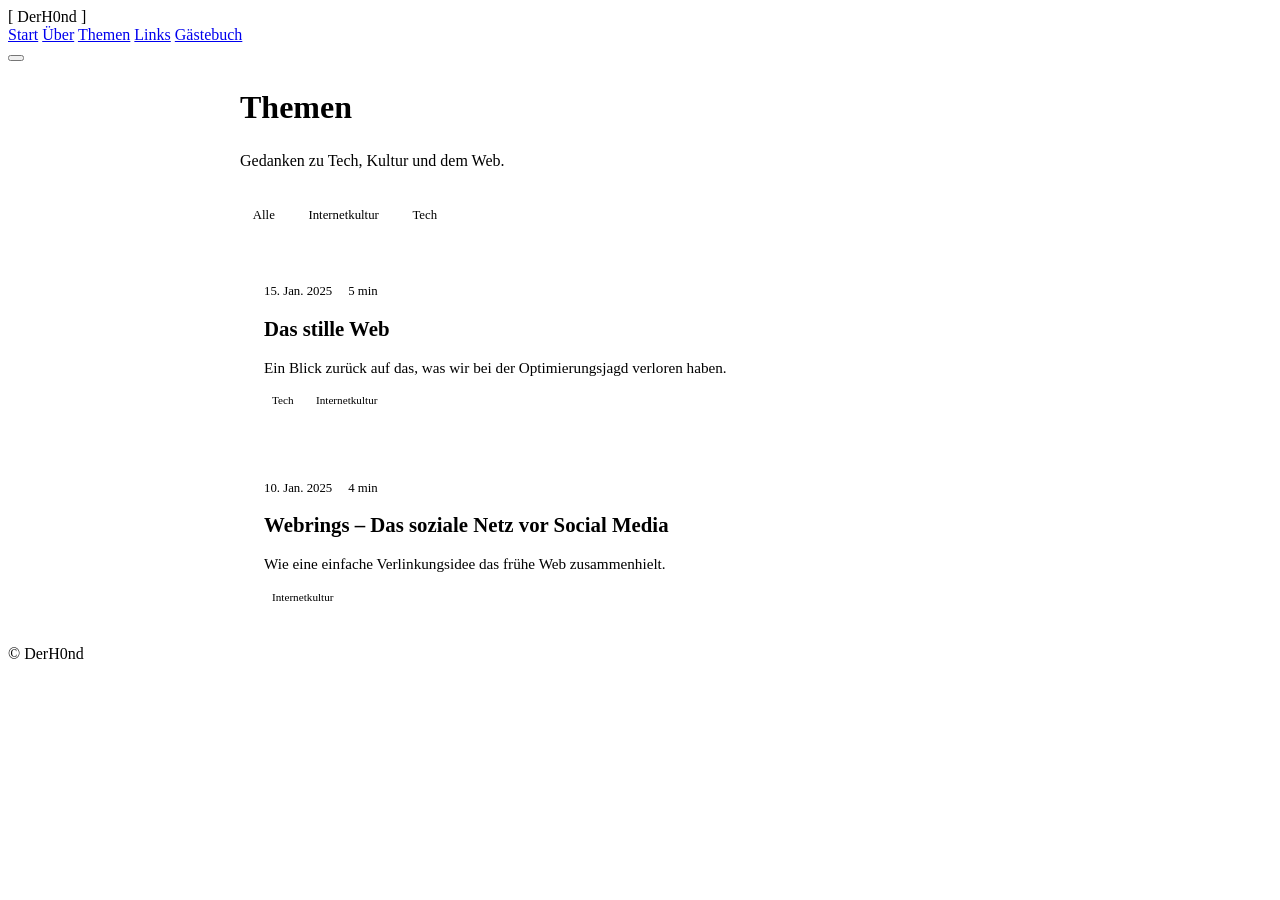
==== pages/topics.html @ 1abd7691 "Initial commit" ====
<!DOCTYPE html>
<html lang="de">
<head>
  <meta charset="UTF-8">
  <meta name="viewport" content="width=device-width, initial-scale=1.0">
  <title>Themen – DerH0nd</title>

  <link rel="preconnect" href="https://fonts.googleapis.com">
  <link rel="preconnect" href="https://fonts.gstatic.com" crossorigin>
  <link href="https://fonts.googleapis.com/css2?family=Playfair+Display:ital,wght@0,400;0,700;1,400&family=Lora:ital,wght@0,400;0,600;1,400&family=JetBrains+Mono:wght@400;700&display=swap" rel="stylesheet">

  <link rel="stylesheet" href="../assets/css/style.css">
</head>

<body>

  <div class="bg-texture" aria-hidden="true"></div>

  <!-- HEADER -->
  <header class="site-header">
    <div class="header-inner">
      <div class="site-logo">
        <span class="logo-bracket">[</span>
        <span class="logo-text">DerH0nd</span>
        <span class="logo-bracket">]</span>
      </div>
      <nav class="main-nav">
        <a href="../index.html">Start</a>
        <a href="about.html">Über</a>
        <a href="topics.html" class="nav-active">Themen</a>
        <a href="links.html">Links</a>
        <a href="guestbook.html">Gästebuch</a>
      </nav>
      <button class="mobile-menu-toggle" aria-label="Menü öffnen">
        <span></span><span></span><span></span>
      </button>
    </div>
  </header>

  <!-- THEMEN-ÜBERSICHT -->
  <main class="topics-page">

    <section class="topics-header">
      <h1>Themen</h1>
      <p class="topics-subtitle">Gedanken zu Tech, Kultur und dem Web.</p>
    </section>

    <!-- Tag-Filter -->
    <div id="topics-filters" class="topics-filters">
      <!-- JS füllt: Filter-Buttons -->
    </div>

    <!-- Artikel-Liste -->
    <div id="topics-list" class="topics-list">
      <!-- JS füllt: Artikel-Karten -->
      <div class="article-loading">
        <span class="loading-dot">·</span>
        <span class="loading-dot">·</span>
        <span class="loading-dot">·</span>
      </div>
    </div>

  </main>

  <!-- FOOTER -->
  <footer class="site-footer">
    <div class="footer-inner">
      <p class="footer-copy">&copy; <span id="footer-year"></span> DerH0nd</p>
    </div>
  </footer>

  <script src="../assets/js/main.js"></script>
  <script src="../assets/js/topics-loader.js"></script>

</body>
</html>
---- assets/css/style.css ----
/* ═══════════════════════════════════════
   ARTIKEL-SEITE
   ═══════════════════════════════════════ */

.article-page {
  max-width: 720px;
  margin: 0 auto;
  padding: 2rem var(--space-md);
}

.article-meta {
  margin-bottom: 2.5rem;
  padding-bottom: 1.5rem;
  border-bottom: 1px solid var(--accent-faded);
}

.article-title {
  font-family: var(--font-display);
  font-size: clamp(1.8rem, 4vw, 2.6rem);
  color: var(--accent);
  line-height: 1.2;
  margin-bottom: 0.75rem;
}

.article-info {
  display: flex;
  gap: 1.5rem;
  font-family: var(--font-mono);
  font-size: 0.85rem;
  color: var(--text-muted);
  margin-bottom: 0.75rem;
}

.article-tags {
  display: flex;
  gap: 0.5rem;
  flex-wrap: wrap;
}

.article-tag {
  font-family: var(--font-mono);
  font-size: 0.75rem;
  padding: 0.2rem 0.6rem;
  border: 1px solid var(--accent-faded);
  color: var(--accent);
  border-radius: 2px;
}


/* ── ARTIKEL BODY ─────────────────────── */

.article-body p {
  font-size: 1.05rem;
  line-height: 1.85;
  margin-bottom: 1.25rem;
  color: var(--text-primary);
}

.article-body h2 {
  font-family: var(--font-display);
  font-size: 1.5rem;
  color: var(--accent);
  margin-top: 2.5rem;
  margin-bottom: 1rem;
}

.article-body h3 {
  font-family: var(--font-display);
  font-size: 1.2rem;
  color: var(--accent);
  margin-top: 2rem;
  margin-bottom: 0.75rem;
}

.article-quote {
  border-left: 3px solid var(--accent);
  margin: 2rem 0;
  padding: 1rem 1.5rem;
  background: rgba(201, 168, 76, 0.05);
}

.article-quote p {
  font-family: var(--font-display);
  font-style: italic;
  font-size: 1.1rem;
  color: var(--text-primary);
  margin-bottom: 0.5rem;
}

.article-quote cite {
  font-family: var(--font-mono);
  font-size: 0.8rem;
  color: var(--text-muted);
  font-style: normal;
}

.article-body ul,
.article-body ol {
  margin: 1.25rem 0;
  padding-left: 1.5rem;
}

.article-body li {
  line-height: 1.8;
  margin-bottom: 0.4rem;
  color: var(--text-primary);
}

.article-code-block {
  margin: 1.5rem 0;
  background: var(--bg-secondary);
  border: 1px solid var(--accent-faded);
  border-radius: 4px;
  overflow: hidden;
}

.code-language {
  display: block;
  font-family: var(--font-mono);
  font-size: 0.7rem;
  color: var(--accent);
  padding: 0.4rem 1rem;
  border-bottom: 1px solid var(--accent-faded);
  text-transform: uppercase;
  letter-spacing: 0.1em;
}

.article-code-block pre {
  padding: 1rem;
  margin: 0;
  overflow-x: auto;
}

.article-code-block code {
  font-family: var(--font-mono);
  font-size: 0.85rem;
  color: var(--text-primary);
  line-height: 1.6;
}

.article-divider {
  border: none;
  text-align: center;
  margin: 2.5rem 0;
  color: var(--accent-faded);
}

.article-divider::before {
  content: '· · ·';
  font-family: var(--font-mono);
  letter-spacing: 0.5em;
}

.article-figure {
  margin: 2rem 0;
}

.article-figure img {
  width: 100%;
  border: 1px solid var(--accent-faded);
}

.article-figure figcaption {
  font-family: var(--font-mono);
  font-size: 0.8rem;
  color: var(--text-muted);
  margin-top: 0.5rem;
  text-align: center;
}


/* ── ARTIKEL-NAV ──────────────────────── */

.article-nav {
  max-width: 720px;
  margin: 2rem auto;
  padding: 0 var(--space-md);
}

.article-nav-back {
  font-family: var(--font-mono);
  font-size: 0.85rem;
  color: var(--accent);
  text-decoration: none;
  transition: color 0.2s;
}

.article-nav-back:hover {
  color: var(--text-primary);
}


/* ── FEHLERSEITE ──────────────────────── */

.article-error {
  text-align: center;
  padding: 4rem 0;
}

.error-icon {
  font-size: 3rem;
  color: var(--accent-faded);
}

.article-error p {
  color: var(--text-muted);
}

.error-detail {
  font-family: var(--font-mono);
  font-size: 0.8rem;
  color: var(--accent-faded);
}

.error-back {
  display: inline-block;
  margin-top: 1.5rem;
  font-family: var(--font-mono);
  color: var(--accent);
  text-decoration: none;
}


/* ── LOADING ──────────────────────────── */

.article-loading {
  text-align: center;
  padding: 3rem 0;
  color: var(--accent-faded);
}

.loading-dot {
  font-size: 2rem;
  animation: loadPulse 1.4s infinite ease-in-out;
}

.loading-dot:nth-child(2) { animation-delay: 0.2s; }
.loading-dot:nth-child(3) { animation-delay: 0.4s; }

@keyframes loadPulse {
  0%, 80%, 100% { opacity: 0.2; }
  40% { opacity: 1; }
}


/* ═══════════════════════════════════════
   THEMEN-ÜBERSICHT
   ═══════════════════════════════════════ */

.topics-page {
  max-width: 800px;
  margin: 0 auto;
  padding: 2rem var(--space-md);
}

.topics-header {
  margin-bottom: 2rem;
}

.topics-header h1 {
  font-family: var(--font-display);
  font-size: 2rem;
  color: var(--accent);
}

.topics-subtitle {
  font-family: var(--font-body);
  color: var(--text-muted);
  margin-top: 0.5rem;
}


/* ── TAG-FILTER ───────────────────────── */

.topics-filters {
  display: flex;
  gap: 0.5rem;
  flex-wrap: wrap;
  margin-bottom: 2rem;
}

.filter-btn {
  font-family: var(--font-mono);
  font-size: 0.8rem;
  padding: 0.35rem 0.8rem;
  background: transparent;
  border: 1px solid var(--accent-faded);
  color: var(--text-muted);
  cursor: pointer;
  transition: all 0.2s ease;
  border-radius: 2px;
}

.filter-btn:hover {
  color: var(--accent);
  border-color: var(--accent);
}

.filter-btn.active {
  background: var(--accent);
  color: var(--bg-primary);
  border-color: var(--accent);
}


/* ── ARTIKEL-KARTEN ───────────────────── */

.topics-list {
  display: flex;
  flex-direction: column;
  gap: 1.5rem;
}

.topic-card {
  border: 1px solid var(--accent-faded);
  padding: 1.5rem;
  transition: border-color 0.2s ease, transform 0.2s ease;
}

.topic-card:hover {
  border-color: var(--accent);
  transform: translateX(4px);
}

.topic-card-date {
  display: flex;
  gap: 1rem;
  font-family: var(--font-mono);
  font-size: 0.8rem;
  color: var(--text-muted);
  margin-bottom: 0.5rem;
}

.topic-card-title {
  font-family: var(--font-display);
  font-size: 1.3rem;
  margin-bottom: 0.5rem;
}

.topic-card-title a {
  color: var(--accent);
  text-decoration: none;
  transition: color 0.2s;
}

.topic-card-title a:hover {
  color: var(--text-primary);
}

.topic-card-excerpt {
  font-family: var(--font-body);
  font-size: 0.95rem;
  color: var(--text-muted);
  line-height: 1.6;
  margin-bottom: 0.75rem;
}

.topic-card-tags {
  display: flex;
  gap: 0.4rem;
  flex-wrap: wrap;
}

.topic-tag {
  font-family: var(--font-mono);
  font-size: 0.7rem;
  padding: 0.15rem 0.5rem;
  border: 1px solid var(--accent-faded);
  color: var(--text-muted);
  border-radius: 2px;
}
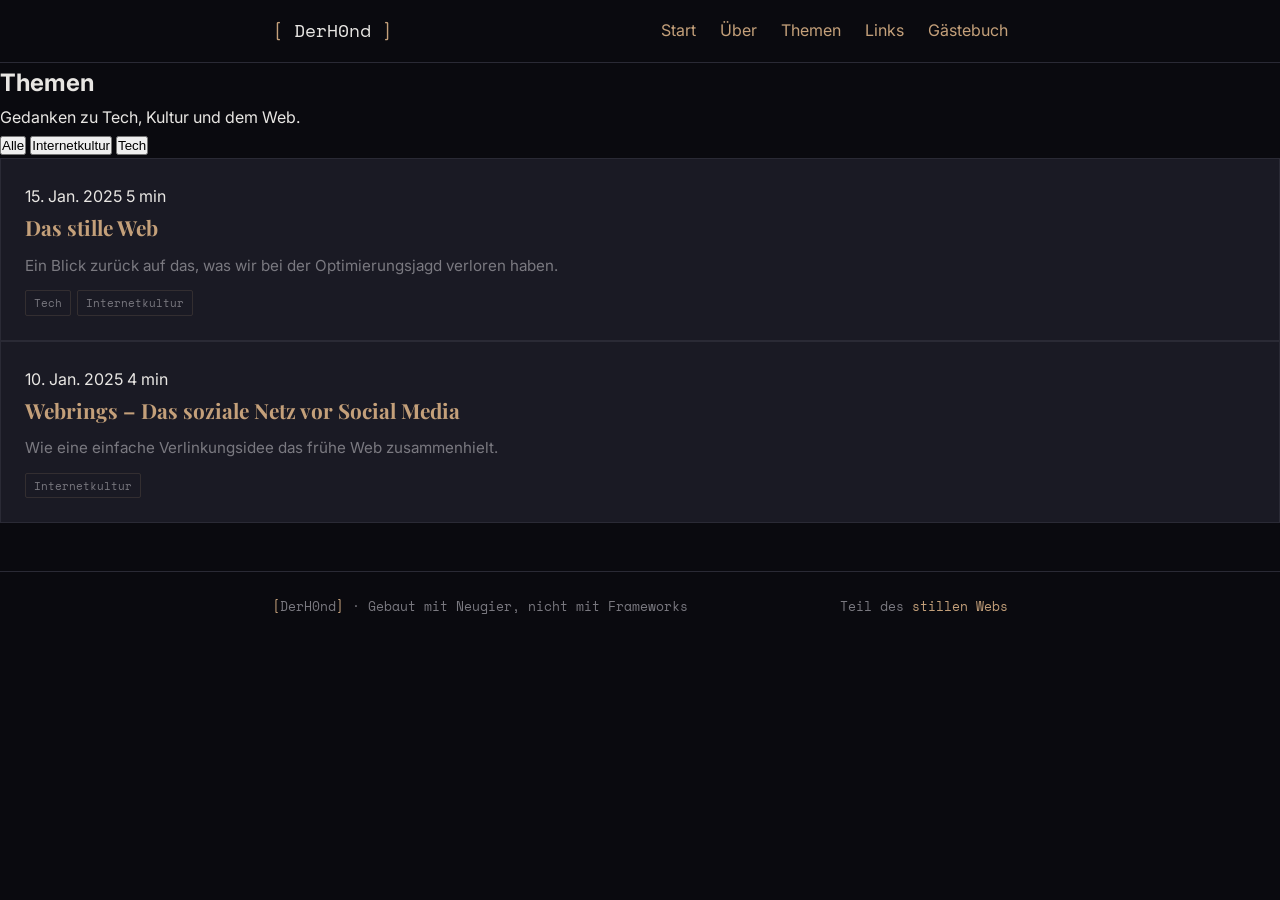
==== commit 1f9a7577: "Bug fix on topics.html" ====
--- a/pages/topics.html
+++ b/pages/topics.html
@@ -19,21 +19,18 @@
   <!-- HEADER -->
   <header class="site-header">
     <div class="header-inner">
-      <div class="site-logo">
+      <a href="../index.html" class="site-logo">
         <span class="logo-bracket">[</span>
         <span class="logo-text">DerH0nd</span>
         <span class="logo-bracket">]</span>
-      </div>
-      <nav class="main-nav">
+      </a>
+      <nav class="site-nav">
         <a href="../index.html">Start</a>
         <a href="about.html">Über</a>
         <a href="topics.html" class="nav-active">Themen</a>
         <a href="links.html">Links</a>
         <a href="guestbook.html">Gästebuch</a>
       </nav>
-      <button class="mobile-menu-toggle" aria-label="Menü öffnen">
-        <span></span><span></span><span></span>
-      </button>
     </div>
   </header>
 
@@ -65,7 +62,17 @@
   <!-- FOOTER -->
   <footer class="site-footer">
     <div class="footer-inner">
-      <p class="footer-copy">&copy; <span id="footer-year"></span> DerH0nd</p>
+      <div class="footer-left">
+        <p class="footer-text">
+          <span class="logo-bracket">[</span>DerH0nd<span class="logo-bracket">]</span>
+          · Gebaut mit Neugier, nicht mit Frameworks
+        </p>
+      </div>
+      <div class="footer-right">
+        <p class="footer-text">
+          Teil des <a href="links.html" class="footer-link">stillen Webs</a>
+        </p>
+      </div>
     </div>
   </footer>
 
--- a/assets/css/style.css
+++ b/assets/css/style.css
@@ -1,330 +1,371 @@
-/* ═══════════════════════════════════════
-   ARTIKEL-SEITE
-   ═══════════════════════════════════════ */
-
-.article-page {
-  max-width: 720px;
+/* ══════════════════════════════════════════
+   DerH0nd – Design System
+   Farben · Fonts · Variablen
+   ══════════════════════════════════════════ */
+
+@import url('https://fonts.googleapis.com/css2?family=Space+Mono:ital,wght@0,400;0,700;1,400&family=Inter:wght@400;500;600&family=Playfair+Display:wght@600;700&display=swap');
+
+:root {
+  /* ── Farben ──────────────────────────── */
+  --bg-primary:    #0a0a0f;
+  --bg-secondary:  #12121a;
+  --bg-card:       #1a1a24;
+  --text-primary:  #e8e6e3;
+  --text-muted:    #7a7980;
+  --accent:        #c4a07a;
+  --accent-faded:  rgba(196, 160, 122, 0.15);
+  --accent-glow:   rgba(196, 160, 122, 0.08);
+  --border:        #2a2a35;
+  --error:         #a05050;
+
+  /* ── Fonts ───────────────────────────── */
+  --font-mono:     'Space Mono', monospace;
+  --font-body:     'Inter', sans-serif;
+  --font-display:  'Playfair Display', serif;
+}
+
+
+/* ══════════════════════════════════════════
+   RESET & BASE
+   ══════════════════════════════════════════ */
+
+*, *::before, *::after {
+  margin: 0;
+  padding: 0;
+  box-sizing: border-box;
+}
+
+html {
+  scroll-behavior: smooth;
+}
+
+body {
+  background: var(--bg-primary);
+  color: var(--text-primary);
+  font-family: var(--font-body);
+  line-height: 1.7;
+  min-height: 100vh;
+}
+
+a {
+  color: var(--accent);
+  text-decoration: none;
+  transition: color 0.2s ease;
+}
+
+a:hover {
+  color: var(--text-primary);
+}
+
+strong {
+  color: var(--text-primary);
+  font-weight: 600;
+}
+
+em {
+  font-style: italic;
+  color: var(--accent);
+}
+
+::selection {
+  background: var(--accent);
+  color: var(--bg-primary);
+}
+
+
+/* ══════════════════════════════════════════
+   HEADER
+   ══════════════════════════════════════════ */
+
+.site-header {
+  border-bottom: 1px solid var(--border);
+  padding: 1rem 0;
+  background: var(--bg-primary);
+  position: sticky;
+  top: 0;
+  z-index: 100;
+}
+
+.header-inner {
+  max-width: 800px;
   margin: 0 auto;
-  padding: 2rem var(--space-md);
-}
-
-.article-meta {
-  margin-bottom: 2.5rem;
-  padding-bottom: 1.5rem;
-  border-bottom: 1px solid var(--accent-faded);
-}
-
-.article-title {
-  font-family: var(--font-display);
-  font-size: clamp(1.8rem, 4vw, 2.6rem);
-  color: var(--accent);
-  line-height: 1.2;
-  margin-bottom: 0.75rem;
-}
-
-.article-info {
+  padding: 0 2rem;
+  display: flex;
+  justify-content: space-between;
+  align-items: center;
+}
+
+.site-logo {
+  font-family: var(--font-mono);
+  font-size: 1.1rem;
+  text-decoration: none;
+  color: var(--text-primary);
+}
+
+.logo-bracket {
+  color: var(--accent);
+}
+
+.site-nav {
   display: flex;
   gap: 1.5rem;
+}
+
+.nav-link {
   font-family: var(--font-mono);
   font-size: 0.85rem;
   color: var(--text-muted);
-  margin-bottom: 0.75rem;
-}
-
-.article-tags {
-  display: flex;
-  gap: 0.5rem;
-  flex-wrap: wrap;
-}
-
-.article-tag {
-  font-family: var(--font-mono);
-  font-size: 0.75rem;
-  padding: 0.2rem 0.6rem;
-  border: 1px solid var(--accent-faded);
-  color: var(--accent);
-  border-radius: 2px;
-}
-
-
-/* ── ARTIKEL BODY ─────────────────────── */
-
-.article-body p {
-  font-size: 1.05rem;
-  line-height: 1.85;
-  margin-bottom: 1.25rem;
-  color: var(--text-primary);
-}
-
-.article-body h2 {
-  font-family: var(--font-display);
-  font-size: 1.5rem;
-  color: var(--accent);
-  margin-top: 2.5rem;
-  margin-bottom: 1rem;
-}
-
-.article-body h3 {
-  font-family: var(--font-display);
-  font-size: 1.2rem;
-  color: var(--accent);
-  margin-top: 2rem;
-  margin-bottom: 0.75rem;
-}
-
-.article-quote {
-  border-left: 3px solid var(--accent);
-  margin: 2rem 0;
-  padding: 1rem 1.5rem;
-  background: rgba(201, 168, 76, 0.05);
-}
-
-.article-quote p {
-  font-family: var(--font-display);
-  font-style: italic;
-  font-size: 1.1rem;
-  color: var(--text-primary);
-  margin-bottom: 0.5rem;
-}
-
-.article-quote cite {
-  font-family: var(--font-mono);
-  font-size: 0.8rem;
-  color: var(--text-muted);
-  font-style: normal;
-}
-
-.article-body ul,
-.article-body ol {
-  margin: 1.25rem 0;
-  padding-left: 1.5rem;
-}
-
-.article-body li {
-  line-height: 1.8;
-  margin-bottom: 0.4rem;
-  color: var(--text-primary);
-}
-
-.article-code-block {
-  margin: 1.5rem 0;
-  background: var(--bg-secondary);
-  border: 1px solid var(--accent-faded);
-  border-radius: 4px;
-  overflow: hidden;
-}
-
-.code-language {
-  display: block;
-  font-family: var(--font-mono);
-  font-size: 0.7rem;
-  color: var(--accent);
-  padding: 0.4rem 1rem;
-  border-bottom: 1px solid var(--accent-faded);
-  text-transform: uppercase;
-  letter-spacing: 0.1em;
-}
-
-.article-code-block pre {
-  padding: 1rem;
-  margin: 0;
-  overflow-x: auto;
-}
-
-.article-code-block code {
-  font-family: var(--font-mono);
-  font-size: 0.85rem;
-  color: var(--text-primary);
-  line-height: 1.6;
-}
-
-.article-divider {
-  border: none;
-  text-align: center;
-  margin: 2.5rem 0;
-  color: var(--accent-faded);
-}
-
-.article-divider::before {
-  content: '· · ·';
-  font-family: var(--font-mono);
-  letter-spacing: 0.5em;
-}
-
-.article-figure {
-  margin: 2rem 0;
-}
-
-.article-figure img {
-  width: 100%;
-  border: 1px solid var(--accent-faded);
-}
-
-.article-figure figcaption {
-  font-family: var(--font-mono);
-  font-size: 0.8rem;
-  color: var(--text-muted);
-  margin-top: 0.5rem;
-  text-align: center;
-}
-
-
-/* ── ARTIKEL-NAV ──────────────────────── */
-
-.article-nav {
-  max-width: 720px;
-  margin: 2rem auto;
-  padding: 0 var(--space-md);
-}
-
-.article-nav-back {
-  font-family: var(--font-mono);
-  font-size: 0.85rem;
-  color: var(--accent);
   text-decoration: none;
   transition: color 0.2s;
-}
-
-.article-nav-back:hover {
-  color: var(--text-primary);
-}
-
-
-/* ── FEHLERSEITE ──────────────────────── */
-
-.article-error {
-  text-align: center;
-  padding: 4rem 0;
-}
-
-.error-icon {
-  font-size: 3rem;
-  color: var(--accent-faded);
-}
-
-.article-error p {
-  color: var(--text-muted);
-}
-
-.error-detail {
-  font-family: var(--font-mono);
-  font-size: 0.8rem;
-  color: var(--accent-faded);
-}
-
-.error-back {
-  display: inline-block;
-  margin-top: 1.5rem;
-  font-family: var(--font-mono);
-  color: var(--accent);
-  text-decoration: none;
-}
-
-
-/* ── LOADING ──────────────────────────── */
-
-.article-loading {
-  text-align: center;
-  padding: 3rem 0;
-  color: var(--accent-faded);
-}
-
-.loading-dot {
-  font-size: 2rem;
-  animation: loadPulse 1.4s infinite ease-in-out;
-}
-
-.loading-dot:nth-child(2) { animation-delay: 0.2s; }
-.loading-dot:nth-child(3) { animation-delay: 0.4s; }
-
-@keyframes loadPulse {
-  0%, 80%, 100% { opacity: 0.2; }
-  40% { opacity: 1; }
-}
-
-
-/* ═══════════════════════════════════════
-   THEMEN-ÜBERSICHT
-   ═══════════════════════════════════════ */
-
-.topics-page {
+  position: relative;
+}
+
+.nav-link:hover,
+.nav-link.active {
+  color: var(--accent);
+}
+
+.nav-link.active::after {
+  content: '';
+  position: absolute;
+  bottom: -0.4rem;
+  left: 0;
+  right: 0;
+  height: 1px;
+  background: var(--accent);
+}
+
+
+/* ══════════════════════════════════════════
+   HERO (Startseite)
+   ══════════════════════════════════════════ */
+
+.hero {
+  padding: 5rem 0 4rem;
+}
+
+.hero-inner {
   max-width: 800px;
   margin: 0 auto;
-  padding: 2rem var(--space-md);
-}
-
-.topics-header {
+  padding: 0 2rem;
+}
+
+.hero-tagline {
+  font-family: var(--font-mono);
+  font-size: 0.85rem;
+  color: var(--text-muted);
+  margin-bottom: 1rem;
+}
+
+.hero-title {
+  font-family: var(--font-display);
+  font-size: clamp(2rem, 5vw, 3.2rem);
+  font-weight: 700;
+  line-height: 1.2;
+  margin-bottom: 1.5rem;
+  color: var(--text-primary);
+}
+
+.highlight {
+  color: var(--accent);
+}
+
+.hero-description {
+  font-size: 1.1rem;
+  color: var(--text-muted);
+  line-height: 1.8;
   margin-bottom: 2rem;
 }
 
-.topics-header h1 {
-  font-family: var(--font-display);
-  font-size: 2rem;
-  color: var(--accent);
-}
-
-.topics-subtitle {
-  font-family: var(--font-body);
-  color: var(--text-muted);
-  margin-top: 0.5rem;
-}
-
-
-/* ── TAG-FILTER ───────────────────────── */
-
-.topics-filters {
-  display: flex;
-  gap: 0.5rem;
+.hero-actions {
+  display: flex;
+  gap: 1rem;
   flex-wrap: wrap;
-  margin-bottom: 2rem;
-}
-
-.filter-btn {
-  font-family: var(--font-mono);
-  font-size: 0.8rem;
-  padding: 0.35rem 0.8rem;
-  background: transparent;
-  border: 1px solid var(--accent-faded);
-  color: var(--text-muted);
+}
+
+.btn {
+  font-family: var(--font-mono);
+  font-size: 0.9rem;
+  padding: 0.75rem 1.5rem;
+  text-decoration: none;
+  transition: all 0.2s ease;
+  border: 1px solid var(--accent);
   cursor: pointer;
-  transition: all 0.2s ease;
-  border-radius: 2px;
-}
-
-.filter-btn:hover {
-  color: var(--accent);
-  border-color: var(--accent);
-}
-
-.filter-btn.active {
+}
+
+.btn-primary {
   background: var(--accent);
   color: var(--bg-primary);
+}
+
+.btn-primary:hover {
+  background: transparent;
+  color: var(--accent);
+}
+
+.btn-ghost {
+  background: transparent;
+  color: var(--accent);
+}
+
+.btn-ghost:hover {
+  background: var(--accent);
+  color: var(--bg-primary);
+}
+
+
+/* ══════════════════════════════════════════
+   SECTIONS (Allgemein)
+   ══════════════════════════════════════════ */
+
+.latest-posts,
+.manifesto,
+.page-content {
+  max-width: 800px;
+  margin: 0 auto;
+  padding: 3rem 2rem;
+}
+
+.section-title {
+  font-family: var(--font-display);
+  font-size: 1.5rem;
+  margin-bottom: 2rem;
+  color: var(--text-primary);
+}
+
+.title-decoration {
+  color: var(--accent);
+  margin-right: 0.3rem;
+}
+
+.page-header {
+  padding: 3rem 0 1rem;
+}
+
+.page-header-inner {
+  max-width: 800px;
+  margin: 0 auto;
+  padding: 0 2rem;
+}
+
+.page-tagline {
+  font-family: var(--font-mono);
+  font-size: 0.85rem;
+  color: var(--text-muted);
+  margin-bottom: 0.5rem;
+}
+
+.page-title {
+  font-family: var(--font-display);
+  font-size: clamp(1.8rem, 4vw, 2.5rem);
+  color: var(--text-primary);
+}
+
+
+/* ══════════════════════════════════════════
+   ARTIKEL-VORSCHAU (Startseite + Topics)
+   ══════════════════════════════════════════ */
+
+.posts-list {
+  display: flex;
+  flex-direction: column;
+  gap: 2rem;
+}
+
+.post-preview {
+  border-left: 2px solid var(--accent-faded);
+  padding-left: 1.5rem;
+  transition: border-color 0.2s ease;
+}
+
+.post-preview:hover {
   border-color: var(--accent);
 }
 
-
-/* ── ARTIKEL-KARTEN ───────────────────── */
-
-.topics-list {
+.post-preview-meta {
+  font-family: var(--font-mono);
+  font-size: 0.8rem;
+  color: var(--text-muted);
+  margin-bottom: 0.3rem;
+  display: flex;
+  gap: 0.5rem;
+}
+
+.separator {
+  color: var(--accent-faded);
+}
+
+.post-preview-title {
+  font-family: var(--font-display);
+  font-size: 1.2rem;
+  margin-bottom: 0.4rem;
+}
+
+.post-preview-title a {
+  color: var(--text-primary);
+  text-decoration: none;
+}
+
+.post-preview-title a:hover {
+  color: var(--accent);
+}
+
+.post-preview-excerpt {
+  font-size: 0.95rem;
+  color: var(--text-muted);
+  line-height: 1.6;
+  margin-bottom: 0.5rem;
+}
+
+.post-preview-tags {
+  display: flex;
+  gap: 0.4rem;
+  flex-wrap: wrap;
+}
+
+.topic-tag {
+  font-family: var(--font-mono);
+  font-size: 0.7rem;
+  padding: 0.15rem 0.5rem;
+  border: 1px solid var(--accent-faded);
+  color: var(--text-muted);
+  border-radius: 2px;
+}
+
+.section-footer {
+  margin-top: 2rem;
+}
+
+.link-arrow {
+  font-family: var(--font-mono);
+  font-size: 0.9rem;
+  color: var(--accent);
+}
+
+
+/* ══════════════════════════════════════════
+   TOPIC CARDS (Topics-Seite)
+   ══════════════════════════════════════════ */
+
+.topics-grid {
   display: flex;
   flex-direction: column;
   gap: 1.5rem;
 }
 
 .topic-card {
-  border: 1px solid var(--accent-faded);
+  background: var(--bg-card);
+  border: 1px solid var(--border);
   padding: 1.5rem;
-  transition: border-color 0.2s ease, transform 0.2s ease;
+  transition: border-color 0.2s ease, background 0.2s ease;
 }
 
 .topic-card:hover {
   border-color: var(--accent);
-  transform: translateX(4px);
-}
-
-.topic-card-date {
-  display: flex;
-  gap: 1rem;
+  background: var(--bg-secondary);
+}
+
+.topic-card-meta {
   font-family: var(--font-mono);
   font-size: 0.8rem;
   color: var(--text-muted);
@@ -340,7 +381,6 @@
 .topic-card-title a {
   color: var(--accent);
   text-decoration: none;
-  transition: color 0.2s;
 }
 
 .topic-card-title a:hover {
@@ -361,11 +401,396 @@
   flex-wrap: wrap;
 }
 
-.topic-tag {
-  font-family: var(--font-mono);
-  font-size: 0.7rem;
-  padding: 0.15rem 0.5rem;
-  border: 1px solid var(--accent-faded);
-  color: var(--text-muted);
-  border-radius: 2px;
-}
+
+/* ══════════════════════════════════════════
+   EINZELARTIKEL
+   ══════════════════════════════════════════ */
+
+.article-header {
+  padding: 3rem 0 2rem;
+  border-bottom: 1px solid var(--border);
+}
+
+.article-header-inner {
+  max-width: 800px;
+  margin: 0 auto;
+  padding: 0 2rem;
+}
+
+.article-meta {
+  font-family: var(--font-mono);
+  font-size: 0.8rem;
+  color: var(--text-muted);
+  margin-bottom: 1rem;
+  display: flex;
+  gap: 1rem;
+  flex-wrap: wrap;
+}
+
+.article-title {
+  font-family: var(--font-display);
+  font-size: clamp(1.8rem, 4vw, 2.5rem);
+  line-height: 1.3;
+  color: var(--text-primary);
+}
+
+.article-body {
+  max-width: 800px;
+  margin: 0 auto;
+  padding: 2rem;
+}
+
+.article-body p {
+  font-size: 1.05rem;
+  line-height: 1.8;
+  color: var(--text-muted);
+  margin-bottom: 1.5rem;
+}
+
+.article-body h2 {
+  font-family: var(--font-display);
+  font-size: 1.5rem;
+  color: var(--text-primary);
+  margin-top: 2.5rem;
+  margin-bottom: 1rem;
+}
+
+.article-body h3 {
+  font-family: var(--font-display);
+  font-size: 1.2rem;
+  color: var(--text-primary);
+  margin-top: 2rem;
+  margin-bottom: 0.75rem;
+}
+
+.article-body blockquote {
+  border-left: 3px solid var(--accent);
+  padding: 1rem 1.5rem;
+  margin: 2rem 0;
+  background: var(--accent-glow);
+}
+
+.article-body blockquote p {
+  font-family: var(--font-display);
+  font-style: italic;
+  font-size: 1.1rem;
+  color: var(--text-primary);
+  margin-bottom: 0.5rem;
+}
+
+.article-body blockquote cite {
+  font-family: var(--font-mono);
+  font-size: 0.8rem;
+  color: var(--text-muted);
+  font-style: normal;
+}
+
+.article-body ul, .article-body ol {
+  margin: 1rem 0 1.5rem 1.5rem;
+  color: var(--text-muted);
+}
+
+.article-body li {
+  margin-bottom: 0.5rem;
+  line-height: 1.7;
+}
+
+.article-body code {
+  font-family: var(--font-mono);
+  font-size: 0.85rem;
+  background: var(--bg-card);
+  padding: 0.15rem 0.4rem;
+  border: 1px solid var(--border);
+}
+
+.article-back {
+  max-width: 800px;
+  margin: 0 auto;
+  padding: 2rem;
+  border-top: 1px solid var(--border);
+}
+
+.article-back a {
+  font-family: var(--font-mono);
+  font-size: 0.9rem;
+  color: var(--accent);
+}
+
+
+/* ══════════════════════════════════════════
+   MANIFEST (Startseite)
+   ══════════════════════════════════════════ */
+
+.manifesto {
+  border-top: 1px solid var(--border);
+}
+
+.manifesto-text p {
+  color: var(--text-muted);
+  font-size: 1rem;
+  line-height: 1.8;
+  margin-bottom: 1rem;
+}
+
+.manifesto-stats {
+  display: flex;
+  gap: 3rem;
+  margin-top: 2rem;
+}
+
+.stat {
+  display: flex;
+  flex-direction: column;
+}
+
+.stat-value {
+  font-family: var(--font-display);
+  font-size: 2rem;
+  color: var(--accent);
+}
+
+.stat-label {
+  font-family: var(--font-mono);
+  font-size: 0.8rem;
+  color: var(--text-muted);
+}
+
+
+/* ══════════════════════════════════════════
+   ABOUT-SEITE
+   ══════════════════════════════════════════ */
+
+.about-section {
+  margin-bottom: 3rem;
+}
+
+.about-section h2 {
+  font-family: var(--font-display);
+  font-size: 1.3rem;
+  color: var(--text-primary);
+  margin-bottom: 1rem;
+}
+
+.about-section p {
+  color: var(--text-muted);
+  line-height: 1.8;
+  margin-bottom: 1rem;
+}
+
+.about-list {
+  list-style: none;
+  padding: 0;
+}
+
+.about-list li {
+  font-family: var(--font-mono);
+  font-size: 0.9rem;
+  color: var(--text-muted);
+  padding: 0.4rem 0;
+  border-bottom: 1px solid var(--border);
+}
+
+.about-list li span {
+  color: var(--accent);
+  margin-right: 0.5rem;
+}
+
+
+/* ══════════════════════════════════════════
+   LINKS-SEITE
+   ══════════════════════════════════════════ */
+
+.links-category {
+  margin-bottom: 3rem;
+}
+
+.links-category h2 {
+  font-family: var(--font-display);
+  font-size: 1.3rem;
+  color: var(--text-primary);
+  margin-bottom: 1rem;
+  padding-bottom: 0.5rem;
+  border-bottom: 1px solid var(--border);
+}
+
+.link-item {
+  display: block;
+  padding: 1rem;
+  margin-bottom: 0.5rem;
+  border-left: 2px solid var(--accent-faded);
+  transition: border-color 0.2s, background 0.2s;
+}
+
+.link-item:hover {
+  border-color: var(--accent);
+  background: var(--accent-glow);
+}
+
+.link-item-title {
+  font-family: var(--font-mono);
+  font-size: 0.95rem;
+  color: var(--accent);
+  margin-bottom: 0.2rem;
+}
+
+.link-item-desc {
+  font-size: 0.85rem;
+  color: var(--text-muted);
+}
+
+
+/* ══════════════════════════════════════════
+   GÄSTEBUCH
+   ══════════════════════════════════════════ */
+
+.guestbook-info {
+  background: var(--bg-card);
+  border: 1px solid var(--border);
+  padding: 1.5rem;
+  margin-bottom: 2rem;
+}
+
+.guestbook-info p {
+  font-size: 0.95rem;
+  color: var(--text-muted);
+  line-height: 1.7;
+}
+
+.guestbook-info code {
+  font-family: var(--font-mono);
+  font-size: 0.85rem;
+  background: var(--bg-primary);
+  padding: 0.1rem 0.4rem;
+  border: 1px solid var(--border);
+  color: var(--accent);
+}
+
+.guestbook-entries {
+  display: flex;
+  flex-direction: column;
+  gap: 1.5rem;
+}
+
+.guestbook-entry {
+  border-left: 2px solid var(--accent-faded);
+  padding: 1rem 1.5rem;
+  background: var(--bg-card);
+}
+
+.guestbook-entry-header {
+  display: flex;
+  justify-content: space-between;
+  align-items: center;
+  margin-bottom: 0.5rem;
+}
+
+.guestbook-name {
+  font-family: var(--font-mono);
+  font-size: 0.9rem;
+  color: var(--accent);
+}
+
+.guestbook-date {
+  font-family: var(--font-mono);
+  font-size: 0.75rem;
+  color: var(--text-muted);
+}
+
+.guestbook-message {
+  font-size: 0.95rem;
+  color: var(--text-muted);
+  line-height: 1.6;
+}
+
+
+/* ══════════════════════════════════════════
+   FOOTER
+   ══════════════════════════════════════════ */
+
+.site-footer {
+  border-top: 1px solid var(--border);
+  padding: 1.5rem 0;
+  margin-top: 3rem;
+}
+
+.footer-inner {
+  max-width: 800px;
+  margin: 0 auto;
+  padding: 0 2rem;
+  display: flex;
+  justify-content: space-between;
+  flex-wrap: wrap;
+  gap: 1rem;
+}
+
+.footer-text {
+  font-family: var(--font-mono);
+  font-size: 0.8rem;
+  color: var(--text-muted);
+}
+
+.footer-link {
+  color: var(--accent);
+}
+
+
+/* ══════════════════════════════════════════
+   UTILITIES
+   ══════════════════════════════════════════ */
+
+.loading-text,
+.error-text {
+  font-family: var(--font-mono);
+  font-size: 0.9rem;
+  color: var(--text-muted);
+}
+
+
+/* ══════════════════════════════════════════
+   RESPONSIVE
+   ══════════════════════════════════════════ */
+
+@media (max-width: 600px) {
+  .header-inner {
+    flex-direction: column;
+    gap: 1rem;
+  }
+
+  .site-nav {
+    gap: 1rem;
+    flex-wrap: wrap;
+    justify-content: center;
+  }
+
+  .hero {
+    padding: 3rem 0 2rem;
+  }
+
+  .hero-actions {
+    flex-direction: column;
+  }
+
+  .btn {
+    text-align: center;
+  }
+
+  .manifesto-stats {
+    gap: 2rem;
+  }
+
+  .footer-inner {
+    flex-direction: column;
+    text-align: center;
+  }
+
+  .article-meta {
+    flex-direction: column;
+    gap: 0.3rem;
+  }
+
+  .guestbook-entry-header {
+    flex-direction: column;
+    align-items: flex-start;
+    gap: 0.2rem;
+  }
+}
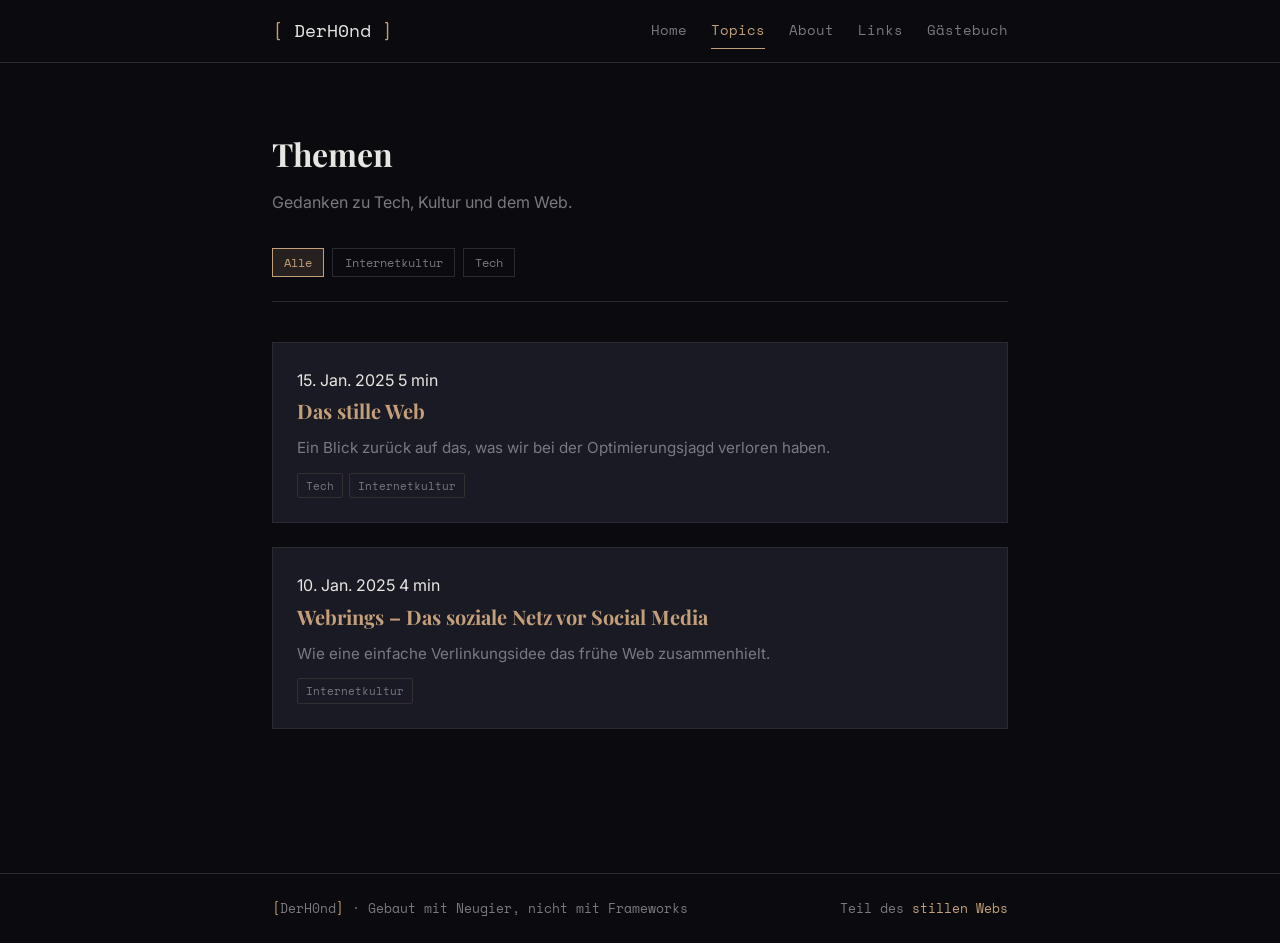
==== commit 38ee9d95: "Bug fix for topics.html and adds README.md" ====
--- a/pages/topics.html
+++ b/pages/topics.html
@@ -7,14 +7,12 @@
 
   <link rel="preconnect" href="https://fonts.googleapis.com">
   <link rel="preconnect" href="https://fonts.gstatic.com" crossorigin>
-  <link href="https://fonts.googleapis.com/css2?family=Playfair+Display:ital,wght@0,400;0,700;1,400&family=Lora:ital,wght@0,400;0,600;1,400&family=JetBrains+Mono:wght@400;700&display=swap" rel="stylesheet">
+  <link href="https://fonts.googleapis.com/css2?family=Space+Mono:ital,wght@0,400;0,700;1,400&family=Inter:wght@400;500;600&family=Playfair+Display:wght@600;700&display=swap" rel="stylesheet">
 
   <link rel="stylesheet" href="../assets/css/style.css">
 </head>
 
 <body>
-
-  <div class="bg-texture" aria-hidden="true"></div>
 
   <!-- HEADER -->
   <header class="site-header">
@@ -24,13 +22,13 @@
         <span class="logo-text">DerH0nd</span>
         <span class="logo-bracket">]</span>
       </a>
-      <nav class="site-nav">
-        <a href="../index.html">Start</a>
-        <a href="about.html">Über</a>
-        <a href="topics.html" class="nav-active">Themen</a>
-        <a href="links.html">Links</a>
-        <a href="guestbook.html">Gästebuch</a>
-      </nav>
+        <nav class="site-nav">
+          <a href="../index.html" class="nav-link">Home</a>
+          <a href="topics.html" class="nav-link active">Topics</a>
+          <a href="about.html" class="nav-link">About</a>
+          <a href="links.html" class="nav-link">Links</a>
+          <a href="guestbook.html" class="nav-link">Gästebuch</a>
+        </nav>
     </div>
   </header>
 
@@ -80,4 +78,4 @@
   <script src="../assets/js/topics-loader.js"></script>
 
 </body>
-</html>
+</html>
--- a/assets/css/style.css
+++ b/assets/css/style.css
@@ -793,4 +793,134 @@
     align-items: flex-start;
     gap: 0.2rem;
   }
+}
+
+/* ═══════════════════════════════════════
+   TOPICS PAGE
+   ═══════════════════════════════════════ */
+
+.topics-page {
+  max-width: 800px;
+  margin: 0 auto;
+  padding: 4rem 2rem 6rem;
+}
+
+.topics-header {
+  margin-bottom: 2rem;
+}
+
+.topics-header h1 {
+  font-family: var(--font-display);
+  font-size: 2rem;
+  color: var(--text-primary);
+  margin-bottom: 0.5rem;
+}
+
+.topics-subtitle {
+  font-family: var(--font-body);
+  color: var(--text-muted);
+  font-size: 1rem;
+}
+
+/* Tag-Filter */
+.topics-filters {
+  display: flex;
+  gap: 0.5rem;
+  flex-wrap: wrap;
+  margin-bottom: 2.5rem;
+  padding-bottom: 1.5rem;
+  border-bottom: 1px solid var(--border);
+}
+
+.filter-btn {
+  font-family: var(--font-mono);
+  font-size: 0.75rem;
+  padding: 0.3rem 0.7rem;
+  background: transparent;
+  border: 1px solid var(--border);
+  color: var(--text-muted);
+  cursor: pointer;
+  transition: all 0.2s ease;
+}
+
+.filter-btn:hover,
+.filter-btn.active {
+  border-color: var(--accent);
+  color: var(--accent);
+  background: var(--accent-faded);
+}
+
+/* Artikel-Karten */
+.topics-list {
+  display: flex;
+  flex-direction: column;
+  gap: 1.5rem;
+}
+
+.topic-card {
+  padding: 1.5rem;
+  border: 1px solid var(--border);
+  background: var(--bg-card);
+  transition: border-color 0.3s ease;
+}
+
+.topic-card:hover {
+  border-color: var(--accent);
+}
+
+.topic-card-meta {
+  font-family: var(--font-mono);
+  font-size: 0.75rem;
+  color: var(--text-muted);
+  margin-bottom: 0.5rem;
+}
+
+.topic-card-title {
+  font-family: var(--font-display);
+  font-size: 1.25rem;
+  margin-bottom: 0.5rem;
+}
+
+.topic-card-title a {
+  color: var(--accent);
+  text-decoration: none;
+  transition: color 0.2s ease;
+}
+
+.topic-card-title a:hover {
+  color: var(--text-primary);
+}
+
+.topic-card-excerpt {
+  font-family: var(--font-body);
+  font-size: 0.95rem;
+  color: var(--text-muted);
+  line-height: 1.6;
+  margin-bottom: 0.75rem;
+}
+
+.topic-card-tags {
+  display: flex;
+  gap: 0.4rem;
+  flex-wrap: wrap;
+}
+
+/* Loading Animation */
+.article-loading {
+  text-align: center;
+  padding: 2rem;
+  font-size: 1.5rem;
+  color: var(--text-muted);
+}
+
+.loading-dot {
+  animation: loadPulse 1.2s ease-in-out infinite;
+}
+
+.loading-dot:nth-child(2) { animation-delay: 0.2s; }
+.loading-dot:nth-child(3) { animation-delay: 0.4s; }
+
+@keyframes loadPulse {
+  0%, 100% { opacity: 0.3; }
+  50% { opacity: 1; }
 }
